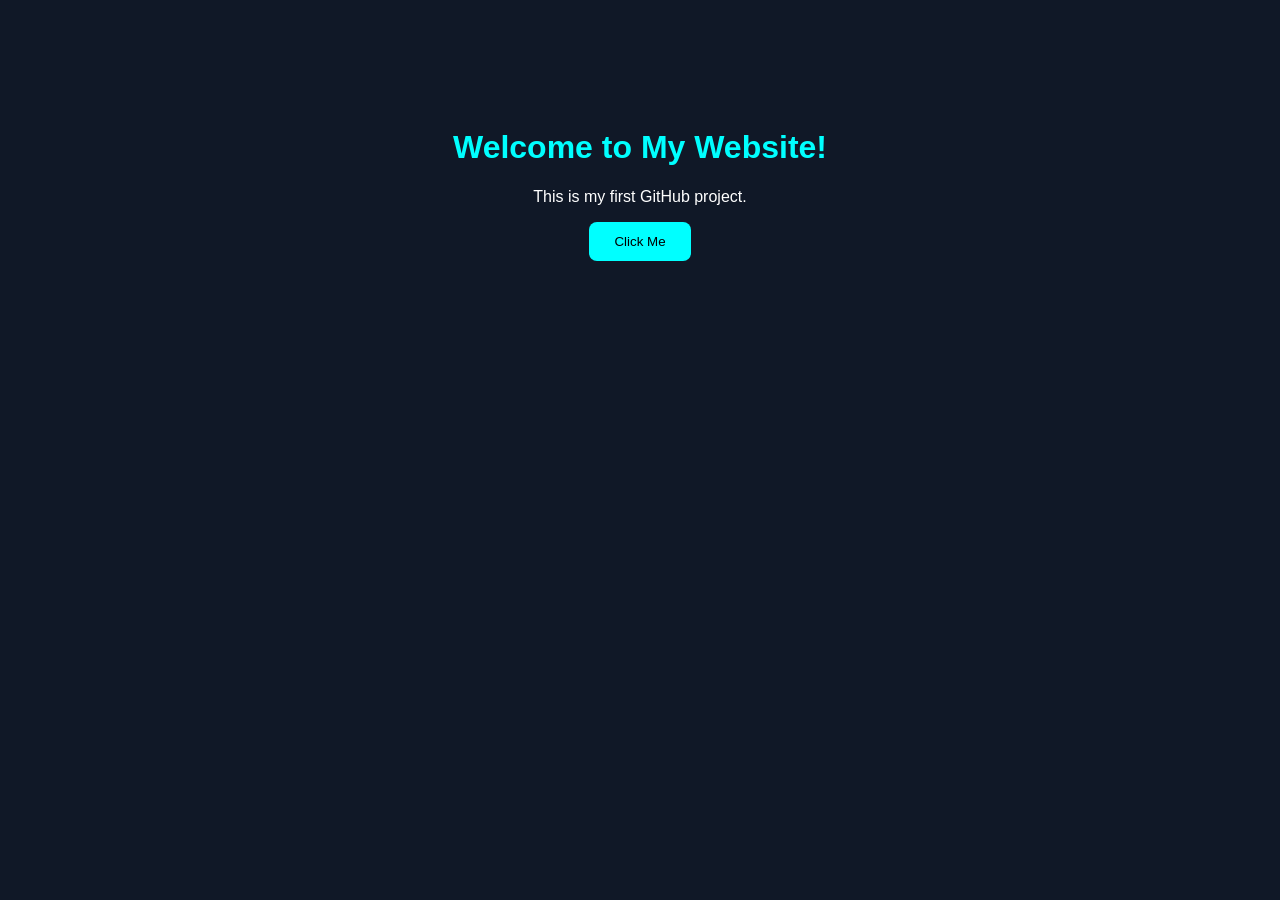
==== index.html @ d2e8023f "Create my first HTML website" ====
<!DOCTYPE html>
<html>
<head>
    <title>My First Website</title>
    <style>
        body {
            background: #101827;
            color: white;
            font-family: Arial;
            text-align: center;
            padding-top: 100px;
        }

        h1 {
            color: cyan;
        }

        button {
            background: cyan;
            padding: 12px 25px;
            border: none;
            border-radius: 8px;
            cursor: pointer;
        }
    </style>
</head>
<body>

    <h1>Welcome to My Website!</h1>
    <p>This is my first GitHub project.</p>

    <button onclick="alert('Hello! Welcome to my website!')">
        Click Me
    </button>

</body>
</html>
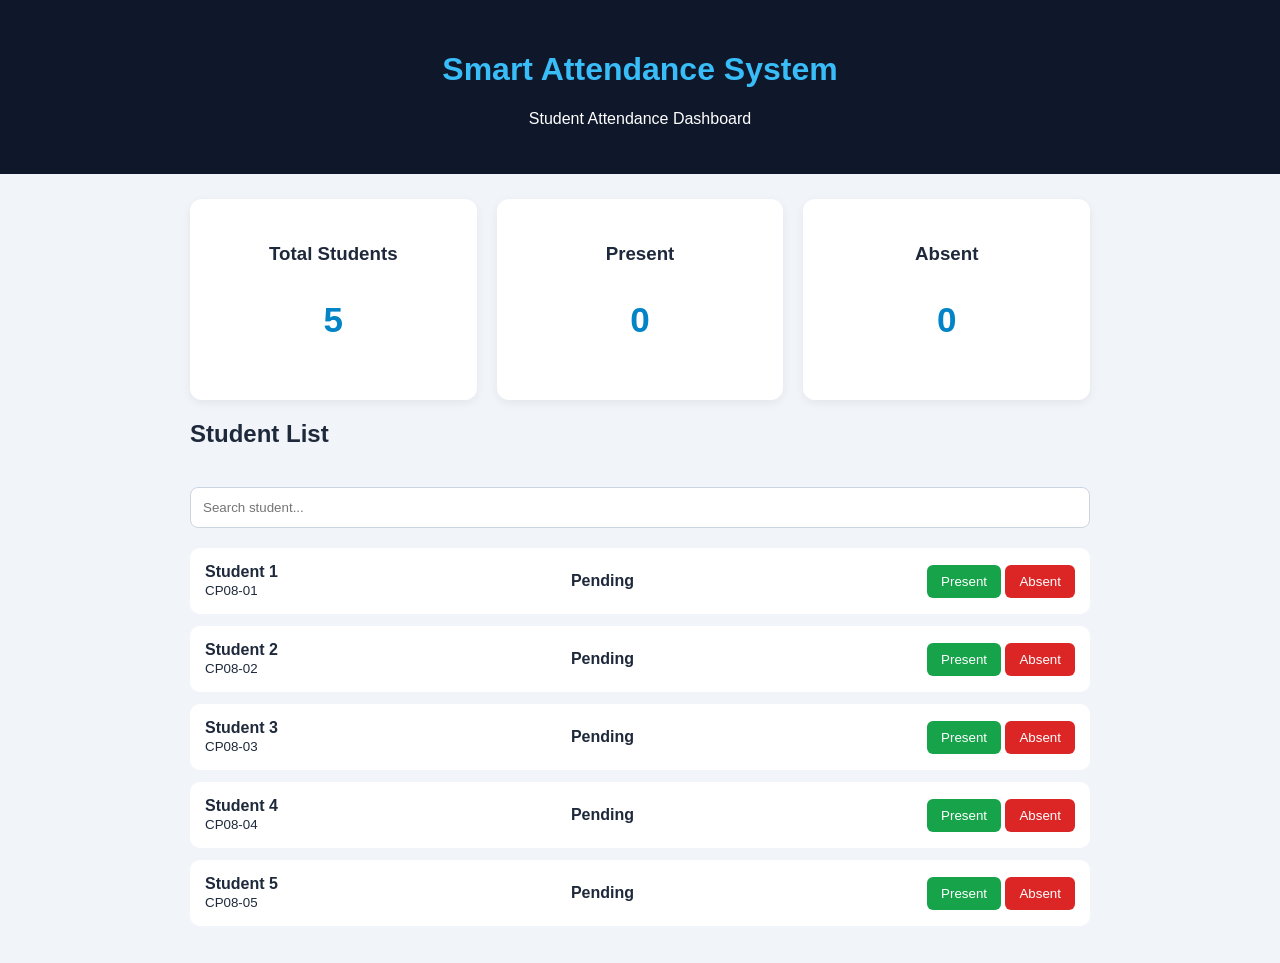
==== commit 91a0c564: "connect" ====
--- a/index.html
+++ b/index.html
@@ -1,37 +1,44 @@
+
 <!DOCTYPE html>
-<html>
+<html lang="en">
 <head>
-    <title>My First Website</title>
-    <style>
-        body {
-            background: #101827;
-            color: white;
-            font-family: Arial;
-            text-align: center;
-            padding-top: 100px;
-        }
-
-        h1 {
-            color: cyan;
-        }
-
-        button {
-            background: cyan;
-            padding: 12px 25px;
-            border: none;
-            border-radius: 8px;
-            cursor: pointer;
-        }
-    </style>
+    <meta charset="UTF-8">
+    <meta name="viewport" content="width=device-width, initial-scale=1.0">
+    <title>Smart Attendance System</title>
+    <link rel="stylesheet" href="style.css">
 </head>
 <body>
 
-    <h1>Welcome to My Website!</h1>
-    <p>This is my first GitHub project.</p>
+    <header>
+        <h1>Smart Attendance System</h1>
+        <p>Student Attendance Dashboard</p>
+    </header>
 
-    <button onclick="alert('Hello! Welcome to my website!')">
-        Click Me
-    </button>
+    <main class="container">
+        <div class="stats">
+            <div class="card">
+                <h3>Total Students</h3>
+                <p id="total">0</p>
+            </div>
 
+            <div class="card">
+                <h3>Present</h3>
+                <p id="present">0</p>
+            </div>
+
+            <div class="card">
+                <h3>Absent</h3>
+                <p id="absent">0</p>
+            </div>
+        </div>
+
+        <h2>Student List</h2>
+
+        <input type="text" id="search" placeholder="Search student...">
+
+        <div id="studentList"></div>
+    </main>
+
+    <script src="script.js"></script>
 </body>
-</html>+</html>
--- a/style.css
+++ b/style.css
@@ -0,0 +1,97 @@
+
+* {
+    box-sizing: border-box;
+}
+
+body {
+    margin: 0;
+    font-family: Arial, sans-serif;
+    background: #f1f5f9;
+    color: #1e293b;
+}
+
+header {
+    background: #0f172a;
+    color: white;
+    text-align: center;
+    padding: 30px;
+}
+
+header h1 {
+    color: #38bdf8;
+}
+
+.container {
+    max-width: 950px;
+    margin: auto;
+    padding: 25px;
+}
+
+.stats {
+    display: flex;
+    gap: 20px;
+    flex-wrap: wrap;
+}
+
+.card {
+    background: white;
+    padding: 25px;
+    border-radius: 12px;
+    text-align: center;
+    flex: 1;
+    min-width: 180px;
+    box-shadow: 0 3px 10px #00000010;
+}
+
+.card p {
+    font-size: 35px;
+    color: #0284c7;
+    font-weight: bold;
+}
+
+input {
+    width: 100%;
+    padding: 12px;
+    margin: 20px 0;
+    border: 1px solid #cbd5e1;
+    border-radius: 8px;
+}
+
+.student {
+    display: flex;
+    align-items: center;
+    justify-content: space-between;
+    background: white;
+    padding: 15px;
+    margin-bottom: 12px;
+    border-radius: 10px;
+    gap: 10px;
+    flex-wrap: wrap;
+}
+
+.student button {
+    border: none;
+    padding: 9px 14px;
+    border-radius: 6px;
+    cursor: pointer;
+    color: white;
+}
+
+.present-btn {
+    background: #16a34a;
+}
+
+.absent-btn {
+    background: #dc2626;
+}
+
+.status {
+    font-weight: bold;
+}
+
+@media (max-width: 600px) {
+    .student {
+        flex-direction: column;
+        align-items: flex-start;
+    }
+}
